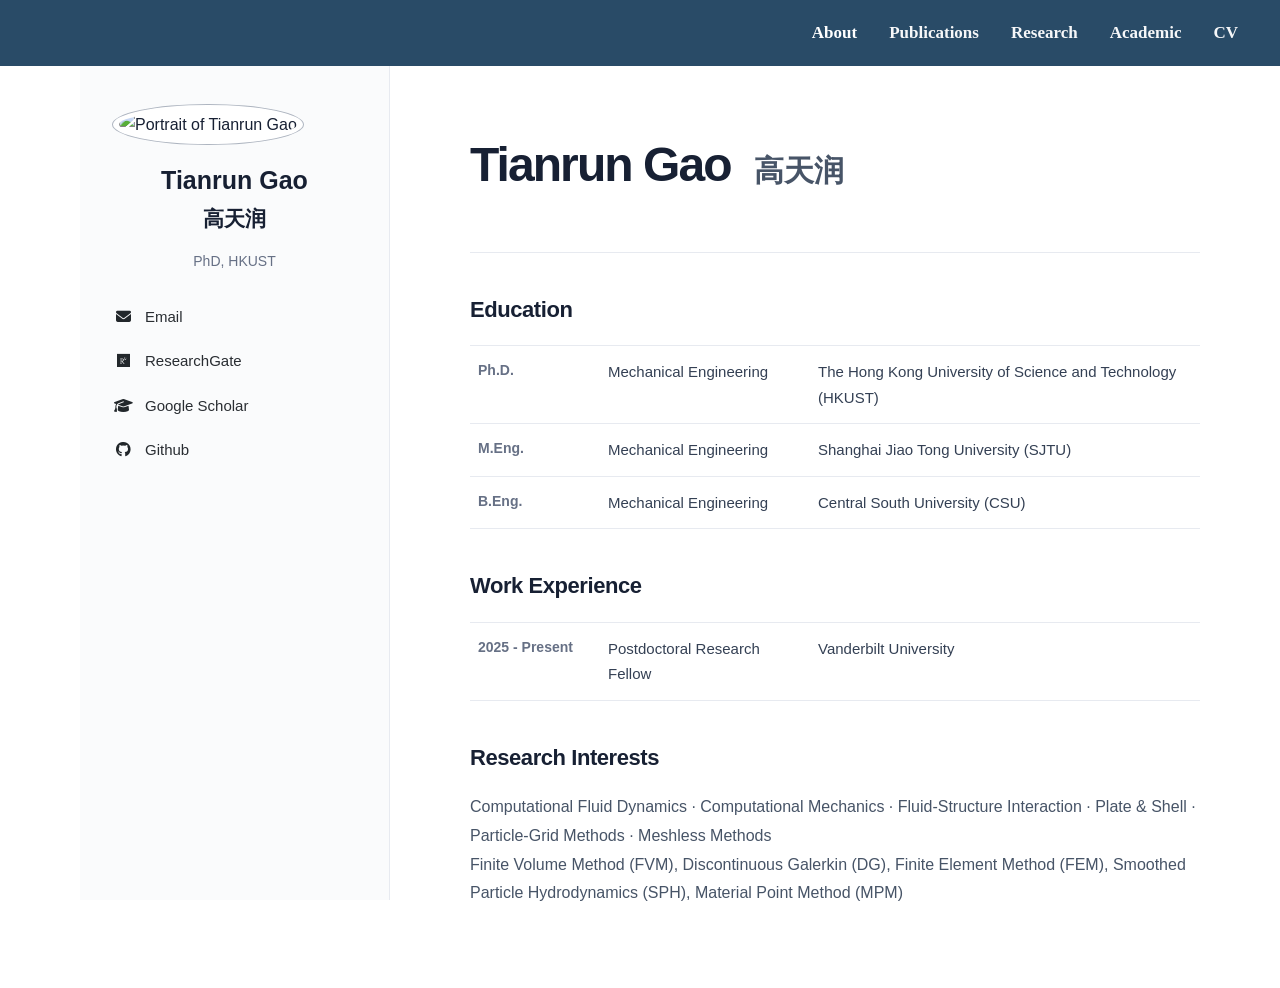
==== index.html @ 92ee6d9a "Add files via upload" ====
<!doctype html><html lang="en"><head>
  <meta charset="utf-8">
  <meta name="viewport" content="width=device-width,initial-scale=1">
  <meta name="description" content="Tianrun Gao — Postdoctoral Research Fellow at Vanderbilt University">
  <title>Tianrun Gao | Home</title>
  <link
  rel="stylesheet"
  href="https://cdnjs.cloudflare.com/ajax/libs/font-awesome/6.5.2/css/all.min.css"
  >
  <link rel="stylesheet" href="style.css">
  </head>
<body class="sidebar-site">
<header class="topbar">
  <nav class="topbar-nav" aria-label="Top navigation">
    <a class="active" href="index.html">About</a>
    <a href="publications.html">Publications</a>
    <a href="research.html">Research</a>
    <a href="academic.html">Academic</a>
    <a href="cv/CV_Tianrun_Gao.pdf" target="_blank">CV</a>
  </nav>
</header>
<aside class="sidebar">
  <div class="sidebar-inner">
    <img class="sidebar-profile" src="assets/avatar.jpg" alt="Portrait of Tianrun Gao">
    <h1>Tianrun Gao</h1><div class="cn-name">高天润</div>
    <p class="sidebar-role">PhD, HKUST</p>

    <div class="sidebar-links">
      <a href="mailto:tianrun.gao@vanderbilt.edu">
        <i class="fa-solid fa-envelope" aria-hidden="true"></i>
        <span>Email</span>
      </a>
      <a href="https://www.researchgate.net/profile/Tianrun-Gao"
        target="_blank"
        rel="noopener">
        <i class="fa-brands fa-researchgate" aria-hidden="true"></i>
        <span>ResearchGate</span>
      </a>
      <a href="https://scholar.google.com/citations?user=omrwYlQAAAAJ&hl=en"
        target="_blank"
        rel="noopener">
        <i class="fa-solid fa-graduation-cap" aria-hidden="true"></i>
        <span>Google Scholar</span>
      </a>
      <a href="https://github.com/gaotr3306"
        target="_blank"
        rel="noopener">
        <i class="fa-brands fa-github" aria-hidden="true"></i>
        <span>Github</span>
      </a>
    </div>
  </div>

</aside>
<main class="home-main">
  <section class="home-intro">
    <!-- <p class="kicker">Postdoctoral Research Fellow · Vanderbilt University</p> -->
    <h2>Tianrun Gao <span>高天润</span></h2>
    <!-- <p class="short-bio">Computational mechanics researcher developing particle and particle-grid methods for challenging multiphysics problems.</p> -->
  </section>
  <section class="home-section">
    <h3>Education</h3>
    <div class="education-table">
      <div class="edu-row"><div class="edu-year">Ph.D.</div><div class="edu-degree">Mechanical Engineering</div><div class="edu-school">The Hong Kong University of Science and Technology (HKUST)</div></div>
      <div class="edu-row"><div class="edu-year">M.Eng.</div><div class="edu-degree">Mechanical Engineering</div><div class="edu-school">Shanghai Jiao Tong University (SJTU)</div></div>
      <div class="edu-row"><div class="edu-year">B.Eng.</div><div class="edu-degree">Mechanical Engineering</div><div class="edu-school">Central South University (CSU)</div></div>
    </div>
  </section>
  <section class="home-section">
    <h3>Work Experience</h3>
    <div class="education-table">
      <div class="edu-row"><div class="edu-year">2025 - Present</div><div class="edu-degree">Postdoctoral Research Fellow</div><div class="edu-school">Vanderbilt University</div></div>
    </div>
  </section>

  <section class="home-section">
    <h3>Research Interests</h3>
    <p class="research-brief">Computational Fluid Dynamics · Computational Mechanics · Fluid-Structure Interaction · 
      Plate & Shell · Particle-Grid Methods · Meshless Methods
         <br>
      Finite Volume Method (FVM), Discontinuous Galerkin (DG), Finite Element Method (FEM),
      Smoothed Particle Hydrodynamics (SPH), Material Point Method (MPM) </p>
  </section>
</main>
</body></html>
---- style.css ----
/* :root {
    --ink:#172033;
    --muted:#667085;
    --line:#e7eaf0;
    --accent:#2457d6;
    --bg:#fff;
    --soft:#f7f9fc;
    --max:1080px
} */

:root {
    --ink: #172033;
    --muted: #667085;
    --line: #e7eaf0;
    --accent: #2457d6;
    --bg: #fff;
    --soft: #f7f9fc;

    --max: 1080px;
}

* {
    box-sizing:border-box
}

html {
    background:var(--bg)
}

body {
    margin:0;
    font-family:Inter,-apple-system,BlinkMacSystemFont,"Segoe UI",Roboto,Helvetica,Arial,sans-serif;
    color:var(--ink);
    font-size:16px;
    line-height:1.7
}

a {
    color:var(--accent);
    text-decoration:none
}

a:hover {
    text-decoration:underline
}

.wrap {
    width:min(var(--max),calc(100% - 40px));
    margin:auto
}

.site-header {
    border-bottom:1px solid var(--line);
    background:rgba(255,255,255,.96)
}

.nav {
    min-height:72px;
    display:flex;
    align-items:center;
    justify-content:space-between;
    gap:28px
}

.brand {
    font-size:20px;
    font-weight:750;
    color:var(--ink);
    letter-spacing:-.02em
}

.nav-links {
    display:flex;
    gap:28px;
    align-items:center;
    list-style:none;
    margin:0;
    padding:0
}

.nav-links a {
    color:#475467;
    font-size:14px;
    font-weight:600
}

.nav-links a.active,.nav-links a:hover {
    color:var(--accent);
    text-decoration:none
}

.hero {
    display:grid;
    grid-template-columns:1fr 240px;
    gap:72px;
    padding:84px 0 64px;
    align-items:center
}

.eyebrow {
    color:var(--accent);
    font-size:13px;
    font-weight:750;
    letter-spacing:.08em;
    text-transform:uppercase
}

.hero h1 {
    font-size:54px;
    line-height:1.05;
    letter-spacing:-.045em;
    margin:10px 0 16px
}

.lead {
    font-size:21px;
    color:#475467;
    max-width:700px
}

.interests {
    color:var(--muted);
    max-width:720px
}

.profile {
    width:220px;
    aspect-ratio:1/1;
    object-fit:cover;
    border-radius:18px;
    background:var(--soft);
    border:1px solid var(--line)
}

.link-row {
    display:flex;
    gap:18px;
    flex-wrap:wrap;
    margin-top:26px
}

.link-row a {
    font-weight:650;
    font-size:14px
}

.home-grid {
    display:grid;
    grid-template-columns:1.25fr .75fr;
    gap:64px;
    padding:20px 0 80px
}

.panel {
    border-top:1px solid var(--line);
    padding-top:28px
}

.panel h2,.page-head h1 {
    letter-spacing:-.025em
}

.panel h2 {
    font-size:24px;
    margin:0 0 16px
}

.panel p {
    color:#475467
}

.news {
    list-style:none;
    padding:0;
    margin:0
}

.news li {
    display:grid;
    grid-template-columns:82px 1fr;
    gap:16px;
    padding:12px 0;
    border-bottom:1px solid var(--line)
}

.date {
    font-size:13px;
    color:#98a2b3;
    font-weight:650
}

.page-head {
    padding:68px 0 34px;
    border-bottom:1px solid var(--line)
}

.page-head h1 {
    font-size:42px;
    margin:0 0 8px
}

.page-head p {
    color:var(--muted);
    margin:0;
    max-width:760px
}

.content {
    padding:46px 0 80px;
    max-width:850px
}

.content h2 {
    font-size:25px;
    margin:42px 0 12px
}

.content h2:first-child {
    margin-top:0
}

.tags {
    display:flex;
    flex-wrap:wrap;
    gap:10px;
    margin:20px 0 34px
}

.tag {
    padding:7px 11px;
    background:var(--soft);
    border:1px solid var(--line);
    border-radius:999px;
    font-size:13px;
    color:#475467
}

.research-card {
    padding:24px 0;
    border-bottom:1px solid var(--line)
}

.research-card h3 {
    margin:0 0 7px;
    font-size:20px
}

.research-card p {
    margin:0;
    color:var(--muted)
}

.pub {
    padding:25px 0;
    border-bottom:1px solid var(--line)
}

.pub h3 {
    font-size:18px;
    line-height:1.45;
    margin:0 0 7px
}

.pub p {
    margin:4px 0;
    color:var(--muted)
}

.pub .venue {
    font-style:italic;
    color:#475467
}

.pub-links {
    display:flex;
    gap:12px;
    margin-top:10px
}

.pub-links a {
    font-size:13px;
    font-weight:650
}

.list-clean {
    padding-left:20px
}

.list-clean li {
    margin:9px 0
}

.contact-card {
    background:var(--soft);
    border:1px solid var(--line);
    border-radius:16px;
    padding:28px;
    margin-top:24px
}

.site-footer {
    border-top:1px solid var(--line);
    padding:28px 0 42px;
    color:#98a2b3;
    font-size:13px
}

.footer-inner {
    display:flex;
    justify-content:space-between;
    gap:20px
}

.muted {
    color:var(--muted)
}

@media(max-width:760px) {
    .nav {
        align-items:flex-start;
        flex-direction:column;
        padding:18px 0
    }

    .nav-links {
        gap:16px;
        flex-wrap:wrap
    }

    .hero {
        grid-template-columns:1fr;
        padding:52px 0 42px;
        gap:34px
    }

    .hero h1 {
        font-size:42px
    }

    .profile {
        width:170px
    }

    .home-grid {
        grid-template-columns:1fr;
        gap:38px
    }

    .page-head {
        padding-top:46px
    }

    .page-head h1 {
        font-size:34px
    }

    .footer-inner {
        flex-direction:column
    }

    .news li {
        grid-template-columns:70px 1fr
    }

}

/* Sidebar home layout */

.sidebar-site {
    background:#fff;
    min-height:100vh
}

/* .sidebar {
    position:fixed;
    inset:0 auto 0 0;
    width:310px;
    border-right:1px solid var(--line);
    background:#fafbfc;
    overflow-y:auto
} */

.sidebar {
    position: fixed;

    top: 66px;
    bottom: 0;

    left: 80px;      /* 原来是 0 */

    width: 310px;

    border-right: 1px solid var(--line);
    background: #fafbfc;
    overflow-y: auto;
}

.sidebar-inner {
    padding:38px 32px 34px
}

.sidebar-profile {
    width:178px;
    height:178px;
    object-fit:cover;
    border-radius:50%;
    margin:0 auto 20px;
    border:1px solid #aeb5c0;
    padding:6px;
    background:#fff
}

.sidebar h1 {
    text-align:center;
    font-size:25px;
    line-height:1.2;
    margin:0;
    color:var(--ink)
}

.cn-name {
    text-align:center;
    font-size:21px;
    font-weight:700;
    margin-top:6px
}

.sidebar-role {
    text-align:center;
    color:var(--muted);
    font-size:14px;
    line-height:1.55;
    margin:14px 0 24px
}

.sidebar-links {
    display:grid;
    gap:4px
}

.sidebar-links a {
    display:grid;
    grid-template-columns:24px 1fr;
    gap:9px;
    align-items:center;
    padding:7px 4px;
    color:#344054;
    font-size:14px
}

.sidebar-links a:hover {
    color:var(--accent);
    text-decoration:none
}

.side-nav {
    border-top:1px solid var(--line);
    margin-top:22px;
    padding-top:17px;
    display:grid;
    gap:5px
}

.side-nav a {
    color:#344054;
    font-size:14px;
    font-weight:600;
    padding:9px 12px;
    border-radius:7px
}

.side-nav a:hover,.side-nav a.active {
    background:#eaf1ff;
    color:var(--accent);
    text-decoration:none
}

/* .home-main {
    margin-left:310px;
    max-width:1120px;
    padding:72px 72px 80px
} */

.home-main {
    margin-left: 390px;

    width: 900px;
    max-width: calc(100vw - 390px);

    padding: 72px 40px 80px;

    margin-right: auto;
}

.home-main > * {
    width: min(920px, calc(100% - 80px));
    margin-left: auto;
    margin-right: auto;
}

.home-intro {
    padding-bottom:42px;
    border-bottom:1px solid var(--line)
}

.home-intro .kicker {
    margin:0 0 12px;
    color:var(--accent);
    font-size:13px;
    font-weight:750;
    letter-spacing:.05em;
    text-transform:uppercase
}

.home-intro h2 {
    font-size:48px;
    line-height:1.12;
    letter-spacing:-.04em;
    margin:0 0 18px
}

.home-intro h2 span {
    font-size:.62em;
    font-weight:650;
    color:#475467;
    margin-left:12px;
    letter-spacing:0
}

.short-bio {
    font-size:19px;
    line-height:1.7;
    color:#475467;
    max-width:760px;
    margin:0
}

.home-section {
    padding:38px 0 0
}

.home-section h3 {
    font-size:22px;
    margin:0 0 17px;
    letter-spacing:-.02em
}

.education-table {
    border-top:1px solid var(--line)
}

/* .edu-row {
    display:grid;
    grid-template-columns:145px 240px minmax(280px,1fr);
    gap:24px;
    padding:13px 8px;
    border-bottom:1px solid var(--line);
    align-items:start
} */
.edu-row {
    display: grid;
    grid-template-columns: 110px 190px minmax(420px, 1fr);
    gap: 20px;

    padding: 13px 8px;
    border-bottom: 1px solid var(--line);
    align-items: start;
}

.edu-year {
    font-size:14px;
    color:var(--muted);
    font-weight:650
}

.edu-degree {
    font-size:15px;
    color:#344054
}

.edu-school {
    font-size:15px;
    color:#344054
}

.research-brief {
    font-size:16px;
    color:#475467;
    margin:0;
    max-width:900px;
    line-height:1.8
}

@media(max-width:860px) {
    .sidebar {
        position:static;
        width:100%;
        border-right:0;
        border-bottom:1px solid var(--line)
    }

    .sidebar-inner {
        max-width:680px;
        margin:auto;
        padding:30px 24px
    }

    .sidebar-profile {
        width:145px;
        height:145px
    }

    .side-nav {
        grid-template-columns:repeat(5,auto);
        overflow-x:auto
    }

    .side-nav a {
        text-align:center;
        white-space:nowrap
    }

    .home-main {
        margin-left:0;
        padding:48px 24px 64px;
        max-width:760px
    }

    .home-intro h2 {
        font-size:40px
    }

    .edu-row {
        grid-template-columns:120px 1fr;
        gap:7px 18px
    }

    .edu-school {
        grid-column:2
    }

}

@media(max-width:520px) {
    .side-nav {
        grid-template-columns:repeat(3,1fr)
    }

    .home-intro h2 span {
        display:block;
        margin:8px 0 0;
        font-size:.6em
    }

    .edu-row {
        grid-template-columns:1fr;
        gap:4px
    }

    .edu-school {
        grid-column:auto
    }

    .home-main {
        padding-top:38px
    }

}

/* ===== Home top bar + compact profile-link icons ===== */

.sidebar-site {
    padding-top:66px
}

.topbar {
    position:fixed;
    top:0;
    left:0;
    right:0;
    height:66px;
    background:#294b67;
    z-index:2000;
    display:flex;
    align-items:center;
    box-shadow:none
}

.topbar-nav {
    width:100%;
    max-width:1450px;
    margin:0 auto;
    display:flex;
    justify-content:flex-end;
    align-items:center;
    gap:32px;
    padding:0 42px
}

.topbar-nav a {
    color:#fff;
    font-family:Georgia,"Times New Roman",serif;
    font-size:17px;
    font-weight:700;
    text-decoration:none;
    line-height:66px;
    opacity:.96
}

.topbar-nav a:hover,.topbar-nav a.active {
    color:#fff;
    opacity:1;
    text-decoration:none
}

.sidebar {
    top:66px
}

.sidebar-links {
    gap:2px
}

.sidebar-links a {
    grid-template-columns:20px 1fr;
    gap:8px;
    padding:8px 2px;
    color:#292d32;
    font-size:15px;
    font-weight:400
}

.mini-icon {
    width:18px;
    height:18px;
    display:inline-flex;
    align-items:center;
    justify-content:center;
    color:#22272b;
    font-size:15px;
    font-weight:700;
    line-height:1
}

.rg-icon {
    font-family:Arial,sans-serif;
    font-size:10px;
    background:#22272b;
    color:#fff;
    border-radius:1px;
    height:14px;
    width:14px;
    margin-left:2px
}

.github-icon {
    font-size:17px;
    border:2px solid #22272b;
    border-radius:50%;
    width:15px;
    height:15px;
    color:#22272b;
    line-height:10px
}

.scholar-icon {
    font-size:14px;
    transform:rotate(45deg);
    border-bottom:4px solid #22272b;
    height:12px;
    width:12px;
    margin-left:2px
}

.cv-icon {
    font-size:13px
}

@media(max-width:860px) {
    .sidebar-site {
        padding-top:58px
    }

    .topbar {
        height:58px
    }

    .topbar-nav {
        justify-content:flex-start;
        gap:22px;
        padding:0 20px;
        overflow-x:auto
    }

    .topbar-nav a {
        font-size:15px;
        line-height:58px;
        white-space:nowrap
    }

    .sidebar {
        top:auto
    }

}


/* =========================================================
   Unified top navigation for all standard pages
   ========================================================= */

.standard-page {
    padding-top: 66px;
}

.standard-page .page-head .wrap,
.standard-page .content,
.standard-page .site-footer .wrap {
    width: min(920px, calc(100% - 48px));
    max-width: 920px;
    margin-left: auto;
    margin-right: auto;
}

.standard-page .content {
    padding-left: 0;
    padding-right: 0;
}

@media (max-width: 860px) {
    .standard-page {
        padding-top: 58px;
    }

    .standard-page .page-head .wrap,
    .standard-page .content,
    .standard-page .site-footer .wrap {
        width: min(100% - 40px, 760px);
    }
}


/* =========================================================
   Sidebar Font Awesome Icons
   ========================================================= */

.sidebar-links {
    display: grid;
    gap: 5px;
}

.sidebar-links a {
    display: grid;
    grid-template-columns: 22px 1fr;
    align-items: center;

    gap: 9px;
    padding: 7px 2px;

    color: #292d32;

    font-size: 15px;
    font-weight: 400;
}

.sidebar-links a i {
    width: 18px;

    text-align: center;

    color: #22272b;
    font-size: 15px;
}

.sidebar-links a:hover {
    color: var(--accent);
    text-decoration: none;
}

.sidebar-links a:hover i {
    color: var(--accent);
}
/* =========================================================
   Research Gallery
   ========================================================= */

.research-gallery {
    margin-top: 55px;
    padding-top: 35px;

    border-top: 1px solid var(--line);
}

.research-gallery h2 {
    margin: 0 0 5px;

    font-size: 26px;
}

.gallery-intro {
    margin: 0 0 25px;

    color: var(--muted);
}


/* ---------- Gallery Grid ---------- */

.research-media {
    display: grid;

    grid-template-columns: repeat(3, 1fr);

    gap: 22px 18px;
}


/* ---------- Individual Result ---------- */

.research-media figure {
    margin: 0;
}

.research-media video,
.research-media img {
    display: block;

    width: 100%;
    height: 220px;

    object-fit: contain;

    border: 1px solid var(--line);
    border-radius: 5px;

    background: #fff;
}

/* ---------- Caption ---------- */

.research-media figcaption {
    margin-top: 7px;

    color: var(--muted);

    font-size: 13px;
    line-height: 1.4;

    text-align: center;
}


/* ---------- Tablet ---------- */

@media (max-width: 850px) {

    .research-media {
        grid-template-columns: repeat(2, 1fr);
    }

}


/* ---------- Mobile ---------- */

@media (max-width: 550px) {

    .research-media {
        grid-template-columns: 1fr;
    }

}
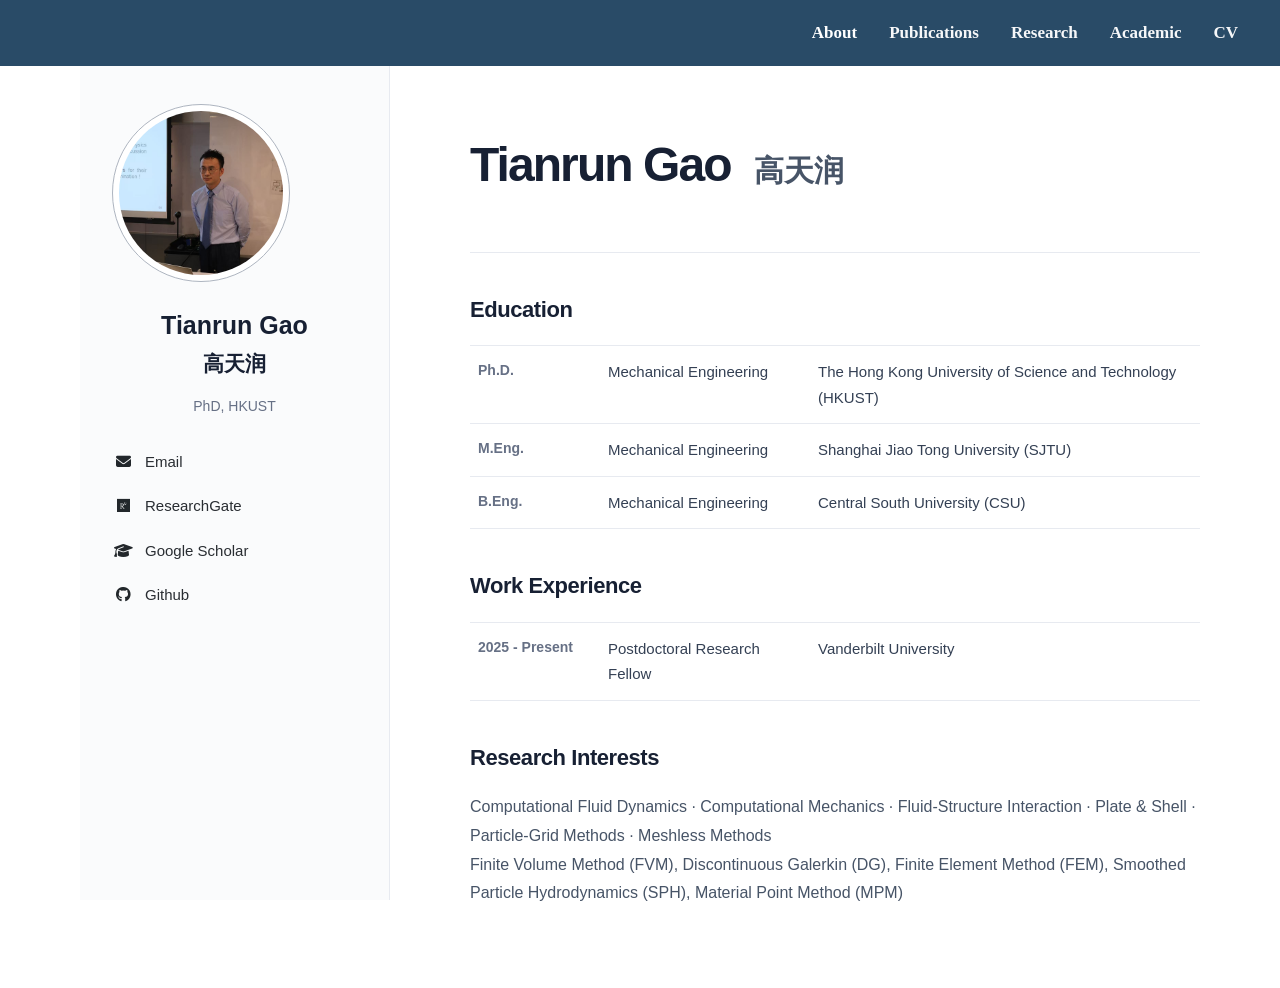
==== commit 0dded946: "Add files via upload" ====
--- a/index.html
+++ b/index.html
@@ -2,7 +2,13 @@
   <meta charset="utf-8">
   <meta name="viewport" content="width=device-width,initial-scale=1">
   <meta name="description" content="Tianrun Gao — Postdoctoral Research Fellow at Vanderbilt University">
-  <title>Tianrun Gao | Home</title>
+ <title>Tianrun Gao | Computational Mechanics | Vanderbilt University</title>
+  <meta
+    name="description"
+    content="Tianrun Gao (高天润) is a Postdoctoral Research Fellow at Vanderbilt University working on computational mechanics, CFD, MPM, SPH, fluid-structure interaction, and particle-grid methods."
+  >
+  <meta name="author" content="Tianrun Gao">
+
   <link
   rel="stylesheet"
   href="https://cdnjs.cloudflare.com/ajax/libs/font-awesome/6.5.2/css/all.min.css"
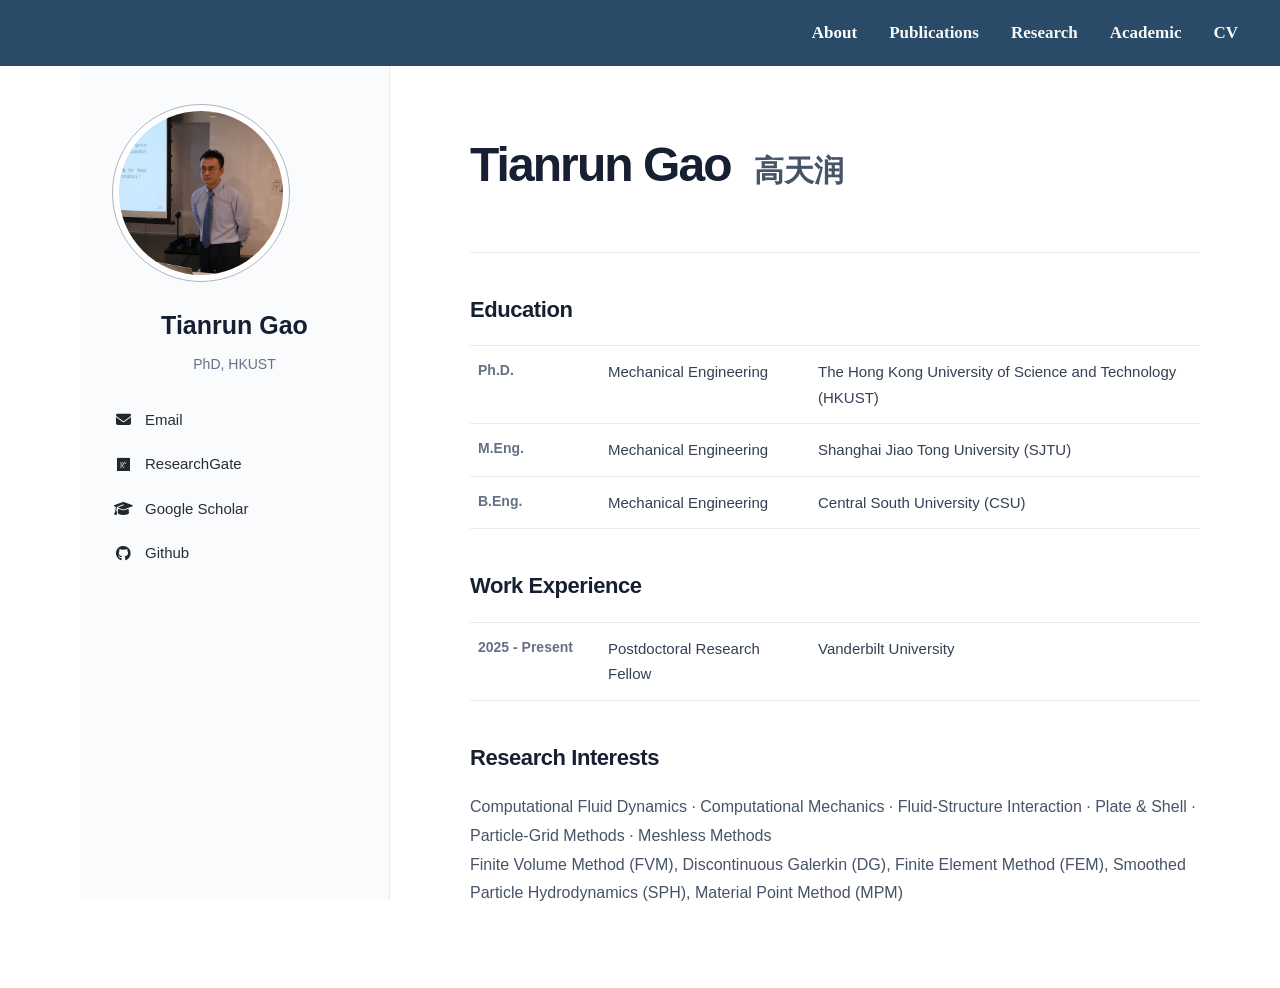
==== commit 4d15cced: "Add files via upload" ====
--- a/index.html
+++ b/index.html
@@ -28,7 +28,7 @@
 <aside class="sidebar">
   <div class="sidebar-inner">
     <img class="sidebar-profile" src="assets/avatar.jpg" alt="Portrait of Tianrun Gao">
-    <h1>Tianrun Gao</h1><div class="cn-name">高天润</div>
+    <h1>Tianrun Gao</h1>
     <p class="sidebar-role">PhD, HKUST</p>
 
     <div class="sidebar-links">
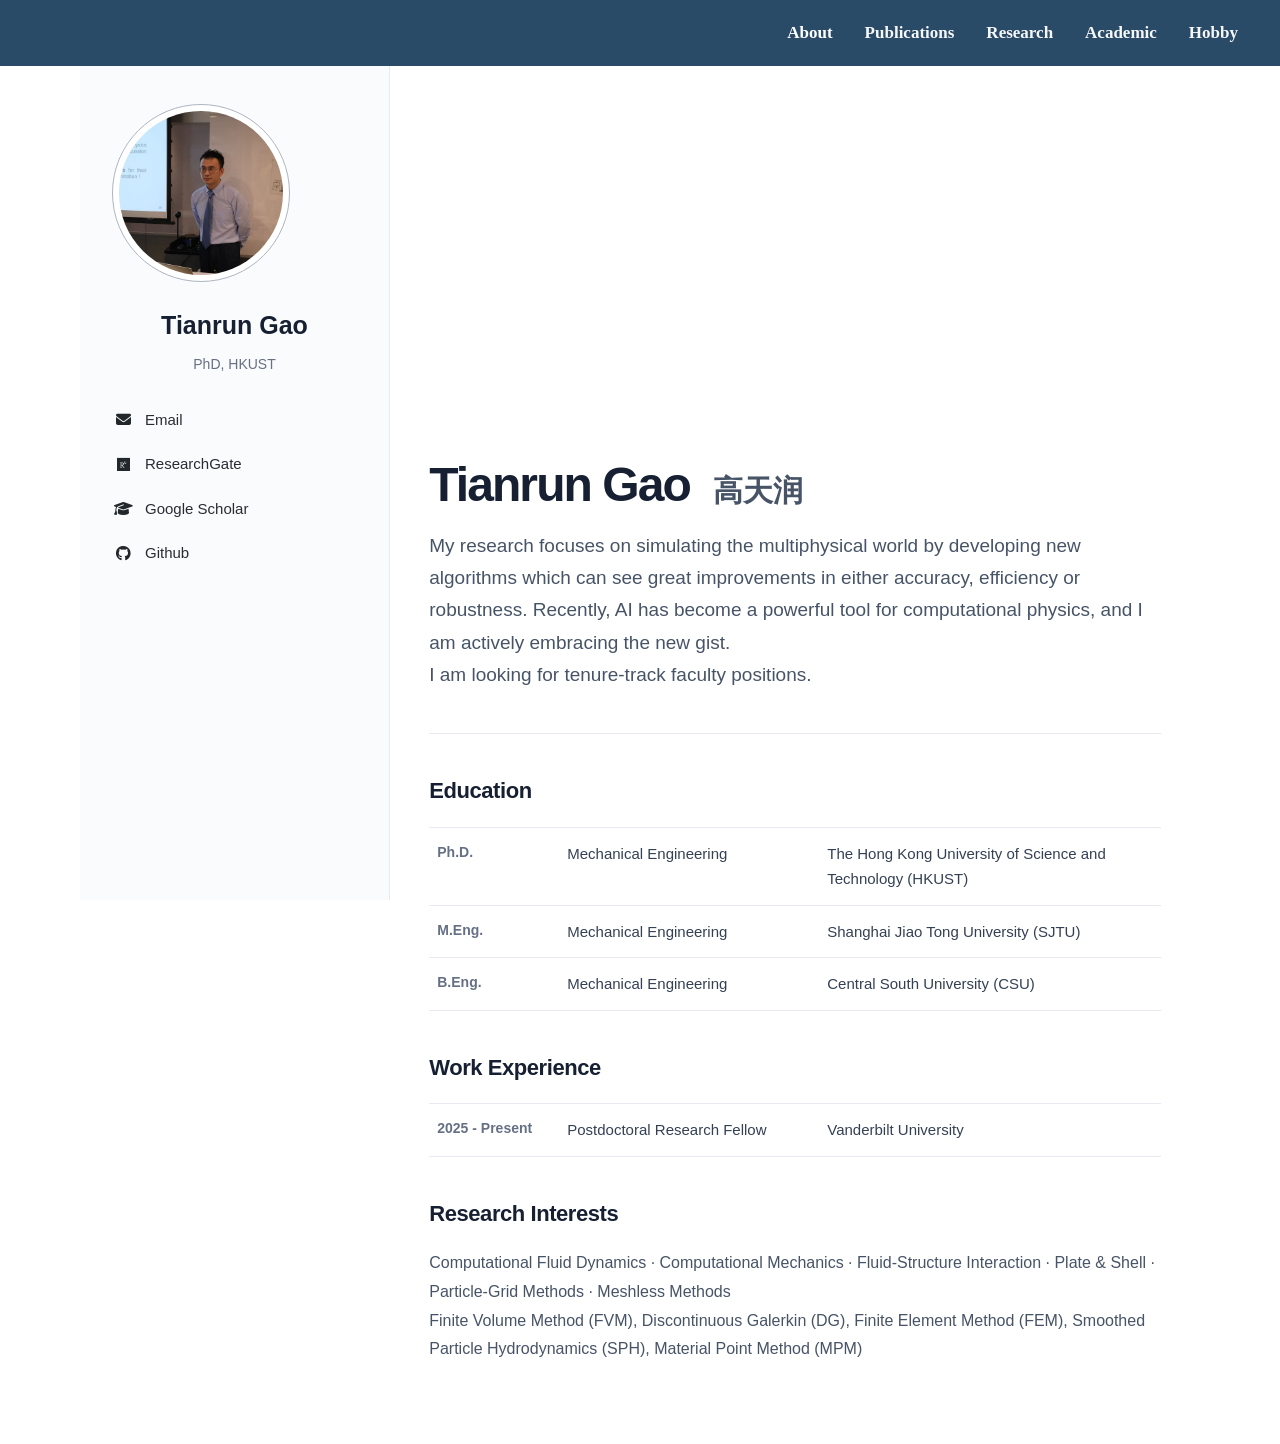
==== commit 21c1918c: "Add files via upload" ====
--- a/index.html
+++ b/index.html
@@ -22,7 +22,7 @@
     <a href="publications.html">Publications</a>
     <a href="research.html">Research</a>
     <a href="academic.html">Academic</a>
-    <a href="cv/CV_Tianrun_Gao.pdf" target="_blank">CV</a>
+    <a href="hobby.html">Hobby</a>
   </nav>
 </header>
 <aside class="sidebar">
@@ -60,9 +60,15 @@
 </aside>
 <main class="home-main">
   <section class="home-intro">
+      <div class="home-banner"></div>
     <!-- <p class="kicker">Postdoctoral Research Fellow · Vanderbilt University</p> -->
     <h2>Tianrun Gao <span>高天润</span></h2>
-    <!-- <p class="short-bio">Computational mechanics researcher developing particle and particle-grid methods for challenging multiphysics problems.</p> -->
+    <p class="short-bio">
+      My research focuses on simulating the multiphysical world by developing new algorithms which can see great improvements in either accuracy, efficiency or robustness. 
+      Recently, AI has become a powerful tool for computational physics, and I am actively embracing the new gist. 
+      <br>
+      I am looking for tenure-track faculty positions. 
+    </p>
   </section>
   <section class="home-section">
     <h3>Education</h3>
--- a/style.css
+++ b/style.css
@@ -481,7 +481,7 @@
     padding:72px 72px 80px
 } */
 
-.home-main {
+/* .home-main {
     margin-left: 390px;
 
     width: 900px;
@@ -490,6 +490,14 @@
     padding: 72px 40px 80px;
 
     margin-right: auto;
+} */
+.home-main {
+    margin-left: 370px;
+
+    width: calc(100vw - 430px);
+    max-width: none;
+
+    padding: 72px 40px 80px;
 }
 
 .home-main > * {
@@ -531,7 +539,7 @@
     font-size:19px;
     line-height:1.7;
     color:#475467;
-    max-width:760px;
+    max-width:900px;
     margin:0
 }
 
@@ -559,7 +567,7 @@
 } */
 .edu-row {
     display: grid;
-    grid-template-columns: 110px 190px minmax(420px, 1fr);
+    grid-template-columns: 110px 240px minmax(350px, 1fr);
     gap: 20px;
 
     padding: 13px 8px;
@@ -970,4 +978,62 @@
     }
 
 }
-
+.calligraphy-gallery {
+    display: grid;
+    grid-template-columns: repeat(3, 1fr);
+    gap: 28px;
+
+    margin-top: 30px;
+}
+
+.calligraphy-gallery .featured-calligraphy {
+    grid-column: 1 / -1;
+}
+
+.calligraphy-gallery figure {
+    margin: 0;
+}
+
+.calligraphy-gallery img {
+    display: block;
+    width: 100%;
+    height: auto;
+    object-fit: contain;
+
+    border: 1px solid var(--line);
+    background: #fff;
+}
+
+.calligraphy-gallery figcaption {
+    margin-top: 9px;
+    text-align: center;
+    color: var(--muted);
+    font-size: 14px;
+}
+
+/* =========================================================
+   Home Banner
+   ========================================================= */
+
+.home-banner {
+    width: 95%;
+    height: 275px;
+
+    background-image: url("assets/backg11.jpg");
+    background-size: cover;
+    background-position: center;
+    background-repeat: no-repeat;
+
+    margin-bottom: 45px;
+}
+
+/* ===== Wider Home Content ===== */
+
+
+
+.home-intro,
+.home-section {
+    width: 95%;
+    max-width: none;
+}
+
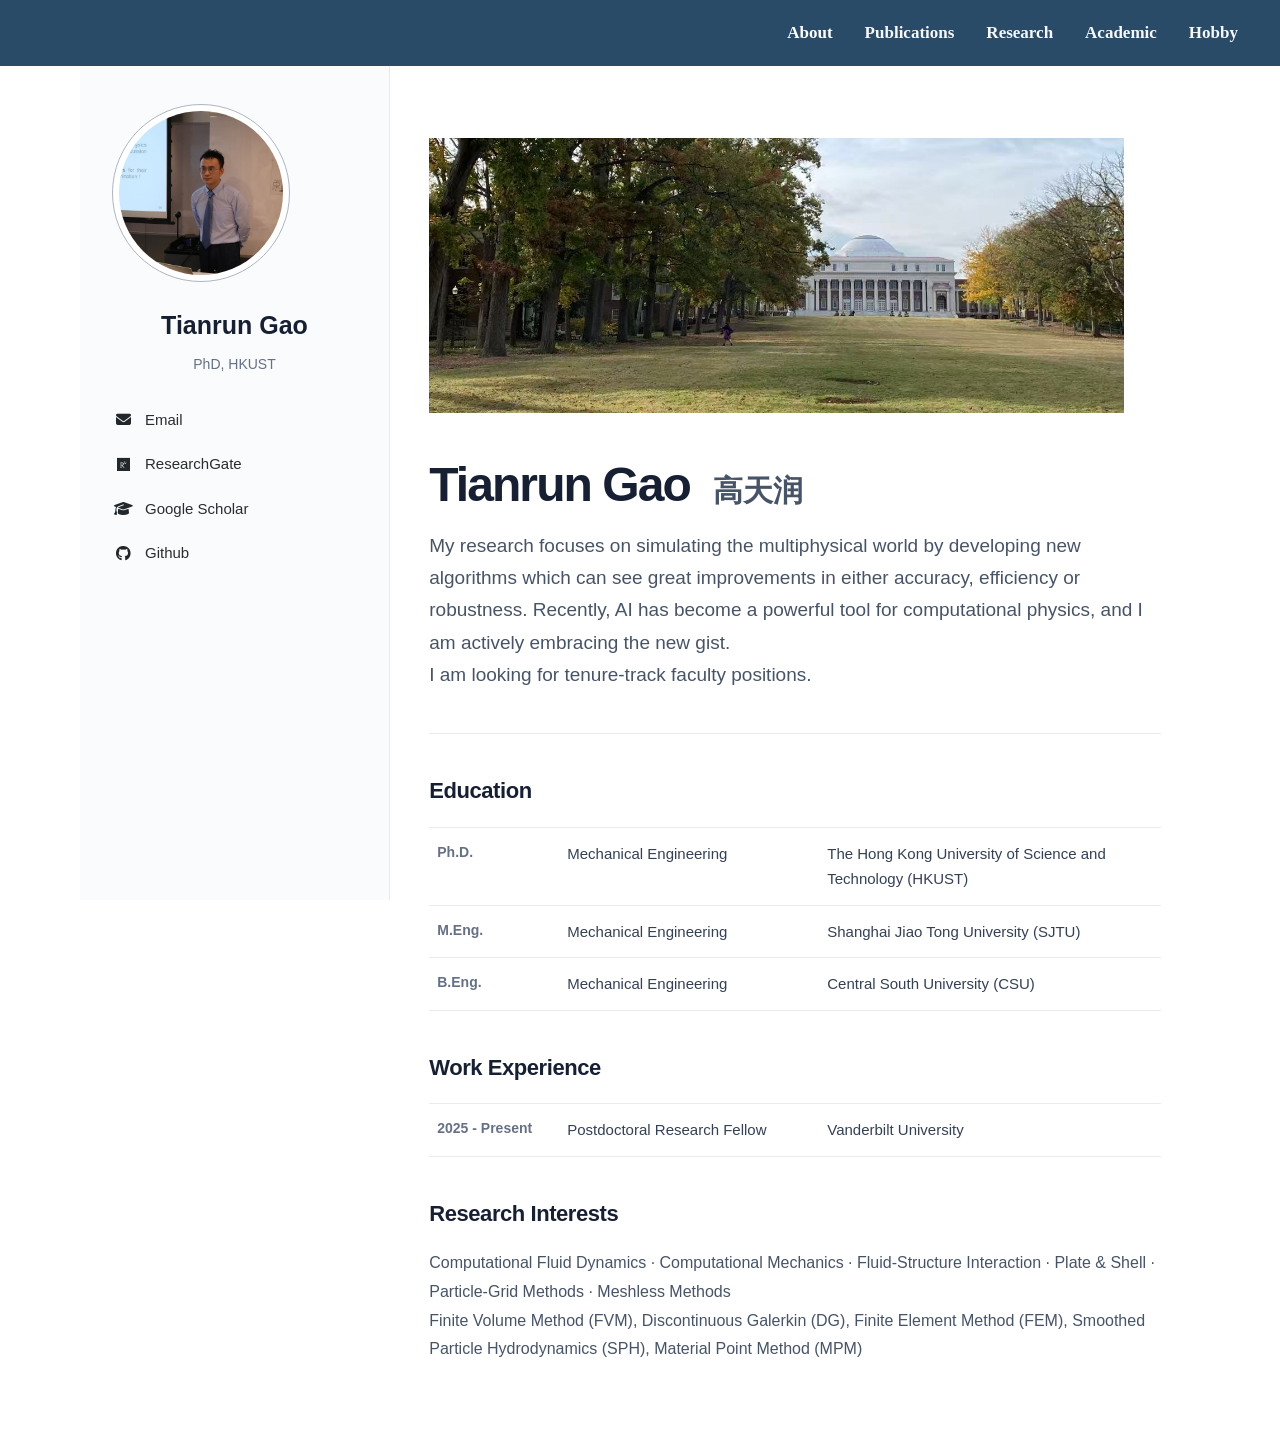
==== commit 0e05ebab: "Add files via upload" ====
--- a/index.html
+++ b/index.html
@@ -32,7 +32,7 @@
     <p class="sidebar-role">PhD, HKUST</p>
 
     <div class="sidebar-links">
-      <a href="mailto:tianrun.gao@vanderbilt.edu">
+      <a href="mailto:gaotr3306@gmail.com">
         <i class="fa-solid fa-envelope" aria-hidden="true"></i>
         <span>Email</span>
       </a>
